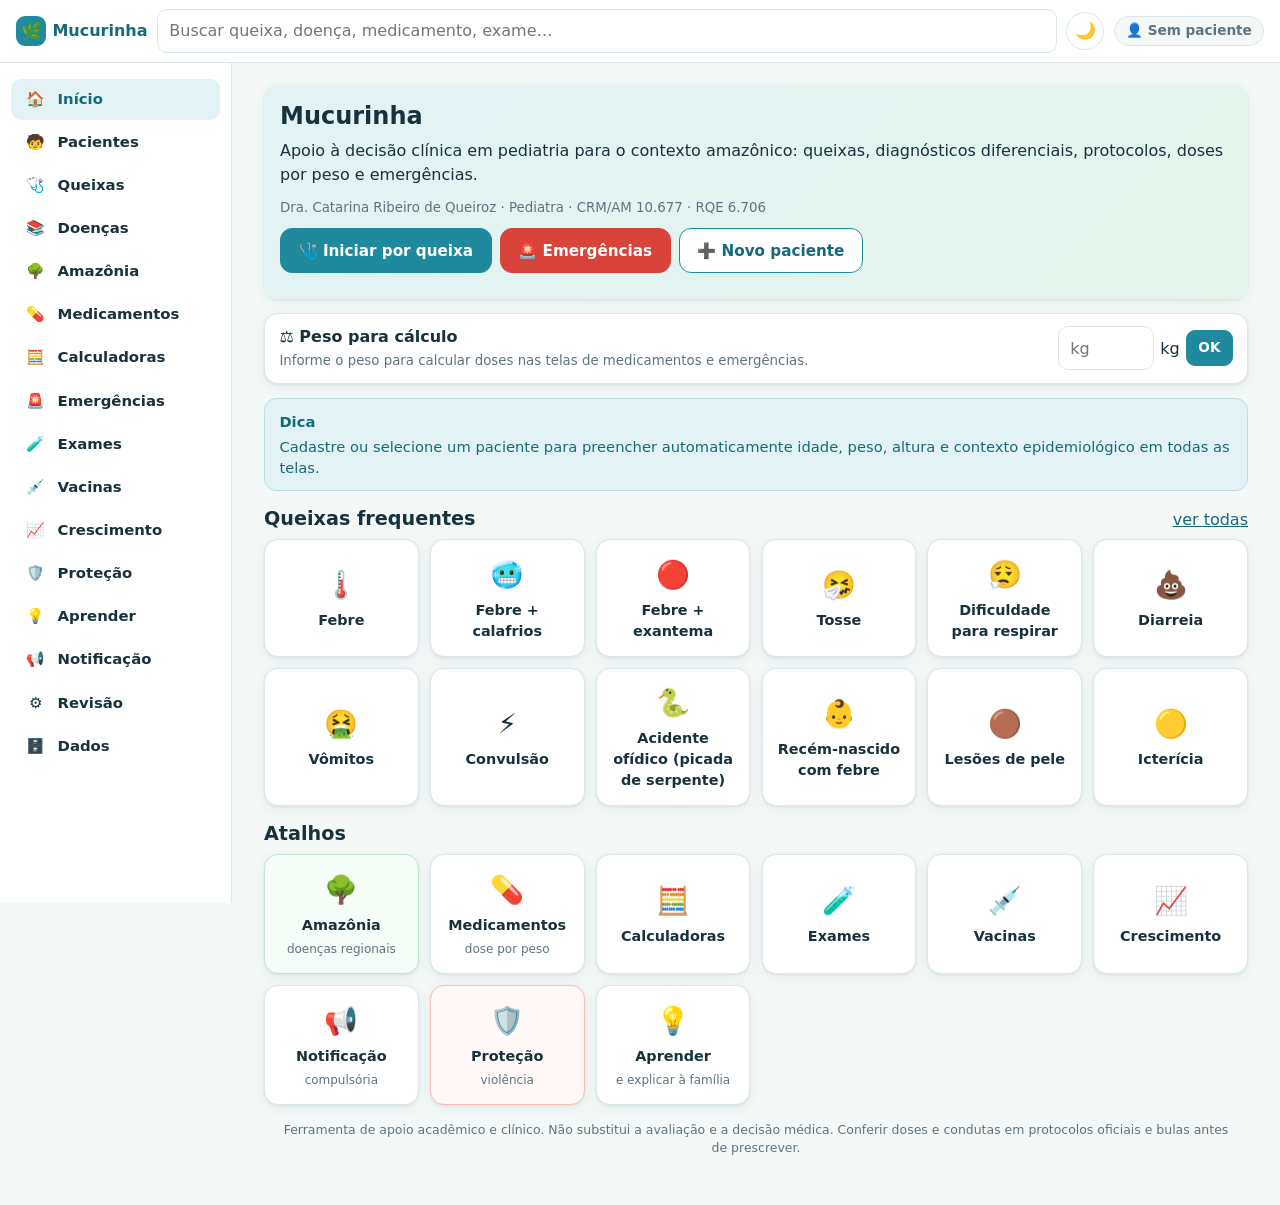
==== pediatria-amazonia/app/index.html @ 3b5ae597 "Entrada rápida, locais do Amazonas e módulo de proteção Toda pergunta do fluxo passa a ter resposta " ====
<!DOCTYPE html>
<html lang="pt-BR">
<head>
  <meta charset="UTF-8">
  <meta name="viewport" content="width=device-width, initial-scale=1, viewport-fit=cover">
  <meta name="theme-color" content="#1f8a9e">
  <meta name="description" content="Mucurinha – apoio à decisão clínica pediátrica no Amazonas: queixas, diferenciais, protocolos, doses por peso, emergências, exames e vacinas.">
  <title>Mucurinha – Pediatria no Amazonas</title>
  <link rel="manifest" href="manifest.webmanifest">
  <link rel="icon" href="data:image/svg+xml,%3Csvg xmlns='http://www.w3.org/2000/svg' viewBox='0 0 64 64'%3E%3Crect width='64' height='64' rx='14' fill='%231f8a9e'/%3E%3Ctext x='32' y='42' font-size='34' text-anchor='middle'%3E🌿%3C/text%3E%3C/svg%3E">
  <link rel="stylesheet" href="css/styles.css">
  <script>try{var _t=localStorage.getItem("mucurinha.tema");if(_t)document.documentElement.setAttribute("data-theme",_t);}catch(e){}</script>
</head>
<body>
  <header class="topbar">
    <a class="brand" href="#/"><span class="logo">🌿</span><span class="brand-text">Mucurinha</span></a>
    <div class="search searchbox">
      <input id="globalSearch" type="search" placeholder="Buscar queixa, doença, medicamento, exame…" autocomplete="off">
      <div id="searchResults" class="search-results" style="display:none"></div>
    </div>
    <button id="themeBtn" class="themebtn" type="button" title="Alternar modo noturno" aria-label="Alternar modo noturno">🌙</button>
    <div id="patientChip" class="patient-chip none">👤 Sem paciente</div>
  </header>

  <div class="layout">
    <nav id="sidenav" class="sidenav" aria-label="Menu principal"></nav>
    <main id="main"><div class="empty">Carregando…</div></main>
  </div>

  <div id="moremenu" class="moremenu"></div>
  <nav id="bottomnav" class="bottomnav" aria-label="Menu inferior"></nav>

  <!-- Bases clínicas (dados estáticos versionados, com fontes e data de atualização) -->
  <script src="js/utils.js"></script>
  <script src="js/store.js"></script>
  <script src="js/data/sinais-gravidade.js"></script>
  <script src="js/data/contexto-epidemiologico.js"></script>
  <script src="js/data/queixas.js"></script>
  <script src="js/data/doencas.js"></script>
  <script src="js/data/doencas-extra.js"></script>
  <script src="js/data/neonatal.js"></script>
  <script src="js/data/medicamentos.js"></script>
  <script src="js/data/emergencias.js"></script>
  <script src="js/data/exames.js"></script>
  <script src="js/data/vacinas.js"></script>
  <script src="js/data/crescimento.js"></script>
  <script src="js/data/zscore.js"></script>
  <script src="js/data/notificacao.js"></script>
  <script src="js/data/apoio-entrada.js"></script>
  <script src="js/data/locais.js"></script>
  <script src="js/data/violencia.js"></script>
  <script src="js/data/curiosidades.js"></script>
  <script src="js/data/comerciais.js"></script>
  <script src="js/data/alternativas.js"></script>
  <script src="js/entrada.js"></script>
  <script src="js/seguranca.js"></script>
  <script src="js/calculators.js"></script>
  <script src="js/app.js"></script>
</body>
</html>
---- pediatria-amazonia/app/css/styles.css ----
/* Mucurinha – apoio à decisão clínica pediátrica */
:root {
  --bg: #ffffff;
  --bg-soft: #f4f9f8;
  --card: #ffffff;
  --text: #17323d;
  --muted: #5d7480;
  --line: #dbe7ea;
  --primary: #1f8a9e;        /* azul-esverdeado suave */
  --primary-dark: #156a7a;
  --primary-soft: #e3f3f5;
  --green: #2e9e6b;
  --green-soft: #e4f5ec;
  --amber: #d98d1c;
  --amber-soft: #fdf1dc;
  --red: #d8433b;
  --red-soft: #fde5e3;
  --purple: #6f5bb5;
  --purple-soft: #ece8f8;
  --shadow: 0 1px 3px rgba(23,50,61,.08), 0 4px 14px rgba(23,50,61,.06);
  --radius: 14px;
  --nav-h: 64px;
  --side-w: 232px;
  --font: system-ui, -apple-system, "Segoe UI", Roboto, "Helvetica Neue", Arial, sans-serif;
  color-scheme: light;   /* identidade clínica clara por padrão */
}

/* Modo noturno para plantão: mesmas matizes, superfícies escuras.
   Ativado apenas por escolha explícita, para preservar a identidade clara em uso diurno. */
:root[data-theme="dark"] {
  color-scheme: dark;
  --bg: #101b20;
  --bg-soft: #0b1418;
  --card: #16242a;
  --text: #e4eef1;
  --muted: #9ab0b8;
  --line: #273d45;
  --primary: #3fb3c8;
  --primary-dark: #7ad4e4;
  --primary-soft: #16323a;
  --green: #4cc38a;
  --green-soft: #12312a;
  --amber: #e0a648;
  --amber-soft: #352a15;
  --red: #ef6f66;
  --red-soft: #3a1f1d;
  --purple: #9b8ae0;
  --purple-soft: #262040;
  --shadow: 0 1px 3px rgba(0,0,0,.4), 0 4px 14px rgba(0,0,0,.3);
}
:root[data-theme="dark"] input,
:root[data-theme="dark"] select,
:root[data-theme="dark"] textarea { background: #0e1a1f; color: var(--text); }
:root[data-theme="dark"] .btn.secondary,
:root[data-theme="dark"] .btn.ghost { background: transparent; }
:root[data-theme="dark"] .toggle { background: var(--card); color: var(--text); }
:root[data-theme="dark"] .prescricao { background: var(--card); }
:root[data-theme="dark"] .alert.red { color: #ffc9c4; }
:root[data-theme="dark"] .alert.amber { color: #f3d9a4; }
:root[data-theme="dark"] .alert.green { color: #b6e8cd; }
:root[data-theme="dark"] .steps span, :root[data-theme="dark"] th { color: var(--muted); }
:root[data-theme="dark"] .steps span:not(.done):not(.cur) { background: #1b2c33; }
:root[data-theme="dark"] .row, :root[data-theme="dark"] details, :root[data-theme="dark"] .search-results { background: var(--card); }
:root[data-theme="dark"] .moremenu a { background: #1b2c33; }

/* Peso em destaque no modo emergência */
.pesoEmerg { display: flex; align-items: center; gap: .7rem; flex-wrap: wrap; background: var(--red-soft); border-color: #f3c1bd; }
.pesoEmerg input { font-size: 1.6rem; font-weight: 700; text-align: center; width: 128px; padding: .4rem; }
.pesoEmerg .lbl { font-weight: 700; color: var(--red); font-size: 1rem; }
.themebtn { background: none; border: 1px solid var(--line); border-radius: 999px; width: 38px; height: 38px; cursor: pointer; font-size: 1.05rem; color: var(--text); flex: 0 0 auto; }

* { box-sizing: border-box; }
html, body { margin: 0; padding: 0; }
body {
  font-family: var(--font);
  background: var(--bg-soft);
  color: var(--text);
  font-size: 16px;
  line-height: 1.45;
  -webkit-font-smoothing: antialiased;
  padding-bottom: calc(var(--nav-h) + env(safe-area-inset-bottom));
}
a { color: var(--primary-dark); }
h1, h2, h3, h4 { margin: 0 0 .5rem; line-height: 1.25; }
h1 { font-size: 1.5rem; }
h2 { font-size: 1.2rem; }
h3 { font-size: 1.02rem; color: var(--primary-dark); }
p { margin: 0 0 .6rem; }
ul { margin: .25rem 0 .6rem 1.2rem; padding: 0; }
li { margin: .18rem 0; }
small, .muted { color: var(--muted); }
code { background: var(--primary-soft); padding: .05rem .35rem; border-radius: 6px; font-size: .92em; }

/* Layout */
.topbar {
  position: sticky; top: 0; z-index: 30;
  background: var(--bg); border-bottom: 1px solid var(--line);
  display: flex; align-items: center; gap: .6rem;
  padding: .55rem 1rem; padding-top: calc(.55rem + env(safe-area-inset-top));
}
.topbar .brand { font-weight: 700; color: var(--primary-dark); display:flex; align-items:center; gap:.4rem; text-decoration:none; }
.topbar .brand span.logo { background: var(--primary); color:#fff; border-radius:9px; width:30px; height:30px; display:inline-flex; align-items:center; justify-content:center; font-size:1.05rem; }
.topbar .search { flex: 1; display: flex; }
.topbar .search input { width: 100%; }
.topbar .patient-chip {
  background: var(--green-soft); color: var(--green); border: 1px solid #bfe5d0;
  border-radius: 999px; padding: .25rem .7rem; font-size: .85rem; font-weight: 600;
  white-space: nowrap; max-width: 44vw; overflow: hidden; text-overflow: ellipsis; cursor: pointer;
}
.topbar .patient-chip.none { background: var(--bg-soft); color: var(--muted); border-color: var(--line); }
.layout { display: flex; min-height: calc(100vh - 60px); }
.sidenav { display: none; }
main { flex: 1; width: 100%; max-width: 1080px; margin: 0 auto; padding: 1rem; }

/* Bottom nav (mobile) */
.bottomnav {
  position: fixed; bottom: 0; left: 0; right: 0; z-index: 40;
  background: var(--bg); border-top: 1px solid var(--line);
  display: grid; grid-template-columns: repeat(5, 1fr);
  height: calc(var(--nav-h) + env(safe-area-inset-bottom)); padding-bottom: env(safe-area-inset-bottom);
}
.bottomnav a {
  display: flex; flex-direction: column; align-items: center; justify-content: center;
  gap: 2px; font-size: .68rem; color: var(--muted); text-decoration: none; font-weight: 600;
}
.bottomnav a .ic { font-size: 1.35rem; line-height: 1; }
.bottomnav a.active { color: var(--primary-dark); }
.moremenu {
  position: fixed; left: 0; right: 0; bottom: calc(var(--nav-h) + env(safe-area-inset-bottom)); z-index: 39;
  background: var(--bg); border-top: 1px solid var(--line); box-shadow: 0 -8px 24px rgba(0,0,0,.08);
  display: none; grid-template-columns: repeat(3, 1fr); gap: .5rem; padding: .8rem;
}
.moremenu.open { display: grid; }
.moremenu a { display:flex; flex-direction:column; align-items:center; gap:.2rem; padding:.6rem .3rem; border-radius:12px; background:var(--bg-soft); text-decoration:none; color:var(--text); font-size:.8rem; font-weight:600; }
.moremenu a .ic { font-size:1.4rem; }
.moremenu a.active { background: var(--primary-soft); color: var(--primary-dark); }

@media (min-width: 900px) {
  body { padding-bottom: 0; }
  .bottomnav, .moremenu { display: none !important; }
  .sidenav {
    display: flex; flex-direction: column; gap: .15rem;
    width: var(--side-w); flex-shrink: 0; padding: 1rem .7rem;
    background: var(--bg); border-right: 1px solid var(--line);
    position: sticky; top: 60px; height: calc(100vh - 60px); overflow: auto;
  }
  .sidenav a {
    display: flex; align-items: center; gap: .6rem; padding: .6rem .8rem; border-radius: 10px;
    text-decoration: none; color: var(--text); font-weight: 600; font-size: .93rem;
  }
  .sidenav a .ic { width: 1.5rem; text-align: center; }
  .sidenav a:hover { background: var(--bg-soft); }
  .sidenav a.active { background: var(--primary-soft); color: var(--primary-dark); }
  .sidenav .sep { height: 1px; background: var(--line); margin: .5rem 0; }
  main { padding: 1.4rem 2rem; }
}

/* Components */
.card {
  background: var(--card); border: 1px solid var(--line); border-radius: var(--radius);
  padding: 1rem; margin-bottom: .9rem; box-shadow: var(--shadow);
}
.card.compact { padding: .7rem .9rem; }
.card h2 { display:flex; align-items:center; gap:.4rem; }
.grid { display: grid; gap: .7rem; grid-template-columns: repeat(auto-fill, minmax(150px, 1fr)); }
.grid.wide { grid-template-columns: repeat(auto-fill, minmax(220px, 1fr)); }
.tile {
  background: var(--card); border: 1px solid var(--line); border-radius: var(--radius);
  padding: .9rem .7rem; text-align: center; cursor: pointer; text-decoration: none; color: var(--text);
  display: flex; flex-direction: column; align-items: center; gap: .35rem; min-height: 96px; justify-content: center;
  box-shadow: var(--shadow); transition: transform .08s, border-color .1s; font-weight: 600; font-size: .9rem;
}
.tile:active { transform: scale(.97); }
.tile:hover { border-color: var(--primary); }
.tile .ic { font-size: 1.7rem; }
.tile.red { border-color: #f3c1bd; background: #fff8f7; }
.tile.amazon { border-color: #bfe5d0; background: #f6fcf8; }
.tile small { font-weight: 400; color: var(--muted); font-size: .75rem; }
.list { display: flex; flex-direction: column; gap: .45rem; }
.row {
  display: flex; align-items: center; gap: .7rem; padding: .7rem .9rem;
  background: var(--card); border: 1px solid var(--line); border-radius: 12px; text-decoration: none; color: var(--text);
}
.row:hover { border-color: var(--primary); }
.row .ic { font-size: 1.4rem; }
.row .grow { flex: 1; min-width: 0; }
.row .title { font-weight: 600; }
.row .sub { font-size: .82rem; color: var(--muted); }
.chip {
  display: inline-block; border-radius: 999px; padding: .15rem .6rem; font-size: .76rem; font-weight: 600;
  background: var(--primary-soft); color: var(--primary-dark); margin: .1rem .2rem .1rem 0;
}
.chip.green { background: var(--green-soft); color: var(--green); }
.chip.amber { background: var(--amber-soft); color: var(--amber); }
.chip.red { background: var(--red-soft); color: var(--red); }
.chip.purple { background: var(--purple-soft); color: var(--purple); }
.chip.gray { background: #eef2f4; color: var(--muted); }
.alert { border-radius: 12px; padding: .75rem .9rem; margin: .5rem 0; border: 1px solid; font-size: .92rem; }
.alert.red { background: var(--red-soft); border-color: #f3c1bd; color: #8e2a25; }
.alert.amber { background: var(--amber-soft); border-color: #f2d9a8; color: #7a4d0a; }
.alert.blue { background: var(--primary-soft); border-color: #b9dde3; color: var(--primary-dark); }
.alert.green { background: var(--green-soft); border-color: #bfe5d0; color: #1e6b47; }
.alert strong { display: block; margin-bottom: .2rem; }

/* Forms */
label { display: block; font-size: .82rem; font-weight: 600; color: var(--muted); margin-bottom: .2rem; }
input, select, textarea {
  width: 100%; font: inherit; padding: .6rem .7rem; border: 1px solid var(--line); border-radius: 10px;
  background: #fff; color: var(--text); font-size: 16px;
}
input:focus, select:focus, textarea:focus { outline: 2px solid var(--primary-soft); border-color: var(--primary); }
textarea { min-height: 84px; resize: vertical; }
.field { margin-bottom: .75rem; }
.fields { display: grid; gap: .6rem .8rem; grid-template-columns: repeat(auto-fill, minmax(160px, 1fr)); }
.fields .full { grid-column: 1 / -1; }
.btn {
  display: inline-flex; align-items: center; justify-content: center; gap: .4rem;
  border: 1px solid var(--primary); background: var(--primary); color: #fff; font: inherit; font-weight: 600;
  padding: .65rem 1.1rem; border-radius: 12px; cursor: pointer; text-decoration: none; font-size: .95rem; min-height: 44px;
}
.btn:hover { background: var(--primary-dark); }
.btn.secondary { background: #fff; color: var(--primary-dark); }
.btn.ghost { background: transparent; border-color: var(--line); color: var(--text); }
.btn.danger { background: var(--red); border-color: var(--red); }
.btn.green { background: var(--green); border-color: var(--green); }
.btn.sm { padding: .4rem .7rem; font-size: .85rem; min-height: 36px; border-radius: 9px; }
.btn.block { width: 100%; }
.btnrow { display: flex; flex-wrap: wrap; gap: .5rem; margin: .6rem 0; }
.toggle {
  display: inline-flex; align-items: center; gap: .4rem; padding: .5rem .8rem; border-radius: 999px;
  border: 1px solid var(--line); background: #fff; cursor: pointer; font-size: .9rem; user-select: none; min-height: 40px;
}
.toggle.on { background: var(--primary-soft); border-color: var(--primary); color: var(--primary-dark); font-weight: 600; }
.toggle.red.on { background: var(--red-soft); border-color: var(--red); color: var(--red); }
.toggles { display: flex; flex-wrap: wrap; gap: .4rem; }
.check { display:flex; align-items:center; gap:.5rem; padding:.35rem 0; font-size:.93rem; }
.check input { width: 20px; height: 20px; }

/* Tables */
table { width: 100%; border-collapse: collapse; font-size: .9rem; }
th, td { text-align: left; padding: .45rem .5rem; border-bottom: 1px solid var(--line); vertical-align: top; }
th { color: var(--muted); font-size: .78rem; text-transform: uppercase; letter-spacing: .03em; }
.tablewrap { overflow-x: auto; }
.kv { display: grid; grid-template-columns: max-content 1fr; gap: .3rem .8rem; font-size: .92rem; }
.kv dt { color: var(--muted); font-weight: 600; }
.kv dd { margin: 0; }

/* Result boxes */
.result { background: var(--green-soft); border: 1px solid #bfe5d0; border-radius: 12px; padding: .8rem 1rem; margin: .6rem 0; }
.result .big { font-size: 1.5rem; font-weight: 700; color: var(--green); }
.result .formula { font-family: ui-monospace, SFMono-Regular, Menlo, monospace; font-size: .82rem; color: var(--muted); margin-top: .3rem; white-space: pre-wrap; }
.result.warn { background: var(--amber-soft); border-color: #f2d9a8; }
.result.warn .big { color: var(--amber); }

/* Stepper */
.steps { display: flex; gap: .3rem; overflow-x: auto; padding-bottom: .3rem; margin-bottom: .8rem; }
.steps span { flex: 0 0 auto; padding: .3rem .65rem; border-radius: 999px; background: #eef2f4; color: var(--muted); font-size: .76rem; font-weight: 600; }
.steps span.done { background: var(--green-soft); color: var(--green); }
.steps span.cur { background: var(--primary); color: #fff; }

/* Accordion */
details { border: 1px solid var(--line); border-radius: 12px; padding: .5rem .9rem; margin-bottom: .5rem; background: #fff; }
details summary { cursor: pointer; font-weight: 600; padding: .3rem 0; list-style: none; display:flex; align-items:center; gap:.4rem; }
details summary::-webkit-details-marker { display: none; }
details summary::before { content: '▸'; color: var(--primary); }
details[open] summary::before { content: '▾'; }
details .body { padding: .3rem 0 .4rem; font-size: .93rem; }

/* Tabs */
.tabs { display: flex; gap: .3rem; overflow-x: auto; margin-bottom: .8rem; border-bottom: 1px solid var(--line); }
.tabs button { flex: 0 0 auto; background: none; border: none; border-bottom: 3px solid transparent; padding: .55rem .8rem; font: inherit; font-weight: 600; color: var(--muted); cursor: pointer; }
.tabs button.active { color: var(--primary-dark); border-color: var(--primary); }

.section-title { display:flex; align-items:center; justify-content:space-between; gap:.6rem; margin: 1rem 0 .5rem; }
.section-title h2 { margin: 0; }
.source { font-size: .76rem; color: var(--muted); margin-top: .5rem; padding-top: .4rem; border-top: 1px dashed var(--line); }
.disclaimer { font-size: .78rem; color: var(--muted); text-align: center; padding: 1rem; }
.empty { text-align:center; color: var(--muted); padding: 1.5rem; }
.toast { position: fixed; left: 50%; transform: translateX(-50%); bottom: calc(var(--nav-h) + 16px); background: var(--text); color: #fff; padding: .6rem 1rem; border-radius: 999px; z-index: 100; font-size: .9rem; box-shadow: var(--shadow); }
@media (min-width: 900px) { .toast { bottom: 24px; } }
.badge-count { background: var(--primary); color:#fff; border-radius:999px; font-size:.7rem; padding:.05rem .45rem; margin-left:.3rem; }
.prescricao { font-family: Georgia, serif; background:#fff; border:1px solid var(--line); border-radius:12px; padding:1.2rem; }
.prescricao h3 { font-family: var(--font); }
.prescricao .item { margin: .5rem 0 .7rem; padding-left: .5rem; border-left: 3px solid var(--primary-soft); }
.soap-compare { display:grid; gap:.6rem; grid-template-columns: repeat(auto-fit, minmax(240px,1fr)); }
.soap-compare .card { margin: 0; }
.searchbox { position: relative; }
.search-results { position:absolute; top:100%; left:0; right:0; z-index:50; background:#fff; border:1px solid var(--line); border-radius:12px; box-shadow: var(--shadow); max-height: 60vh; overflow:auto; }
.search-results a { display:block; padding:.55rem .8rem; text-decoration:none; color:var(--text); border-bottom:1px solid var(--line); font-size:.9rem; }
.search-results a:hover { background: var(--bg-soft); }
.search-results .cat { font-size:.72rem; color:var(--muted); font-weight:600; text-transform:uppercase; margin-right:.4rem; }
@media print {
  .topbar, .bottomnav, .sidenav, .moremenu, .btn, .no-print { display: none !important; }
  body { background: #fff; padding: 0; }
  main { padding: 0; max-width: none; }
  .card { box-shadow: none; }
}

/* Tabela de doses de emergência: empilha em telas estreitas */
@media (max-width: 640px) {
  .dosetable tr:first-child { display: none; }
  .dosetable tr { display: block; border-bottom: 2px solid var(--line); padding: .4rem 0; }
  .dosetable td { display: block; border: none; padding: .15rem 0; }
  .dosetable td[data-l="Dose"] { color: var(--green); }
  .dosetable td[data-l="Via"]::before { content: 'Via: '; color: var(--muted); font-size: .8rem; }
}

/* Prescrição em duas vias (antimicrobianos – RDC 20/2011) */
.prescricao.via { position: relative; margin-bottom: 1rem; }
.prescricao .viaTag { position: absolute; top: .6rem; right: .9rem; font-family: var(--font); font-size: .72rem; font-weight: 700; letter-spacing: .04em; text-transform: uppercase; color: var(--muted); }
@media print { .prescricao.via { page-break-after: always; border: none; } .prescricao.via:last-of-type { page-break-after: auto; } }

/* Entrada rápida */
input.erro { border-color: var(--red); background: var(--red-soft); }
input.aprox { border-style: dashed; }
.field small.muted { font-weight: 400; }
.pesoAtalhos { display: flex; flex-wrap: wrap; gap: .3rem; margin-top: .4rem; }
.pesoAtalhos button { border: 1px solid var(--line); background: var(--card); color: var(--text); border-radius: 8px; padding: .3rem .55rem; font: inherit; font-size: .85rem; cursor: pointer; min-width: 44px; }
.pesoAtalhos button:hover { border-color: var(--primary); }
.marcas { font-size: .82rem; color: var(--muted); }
.linhaTrat { border-left: 3px solid var(--line); padding-left: .7rem; margin: .5rem 0; }
.linhaTrat.primeira { border-color: var(--green); }
.linhaTrat.alternativa, .linhaTrat.segunda { border-color: var(--primary); }
.linhaTrat.terceira, .linhaTrat.offlabel { border-color: var(--amber); }
.linhaTrat.naorecomendado { border-color: var(--red); }

/* Perguntas com resposta selecionável */
.pergunta { border-bottom: 1px solid var(--line); padding: .6rem 0; }
.pergunta:last-child { border-bottom: none; }
.pergTexto { font-weight: 600; font-size: .95rem; margin-bottom: .35rem; }
.pergunta .toggles { margin-bottom: .3rem; }
.pergunta .toggle { font-size: .85rem; padding: .35rem .65rem; min-height: 36px; }
.pergunta .pergObs, .pergunta .ctxObs { margin-top: .25rem; font-size: .92rem; }
.pergunta .porque { font-size: .78rem; color: var(--muted); margin-top: .25rem; }
.toggle.destaque { border-color: var(--green); background: var(--green-soft); color: var(--green); font-weight: 700; }
.toggle.destaque.on { background: var(--green); color: #fff; }

/* Curiosidades e conversa com a família */
details.curio { background: var(--bg-soft); border-style: dashed; }
details.curio summary { color: var(--muted); font-weight: 600; }
.curioDia { background: linear-gradient(135deg, var(--primary-soft), var(--green-soft)); border: none; }
.falaFamilia { background: var(--primary-soft); border-radius: 12px; padding: .6rem .8rem; margin: .5rem 0; }
.falaFamilia p { margin: .3rem 0; font-size: .95rem; }
details.quiz summary { font-weight: 600; }
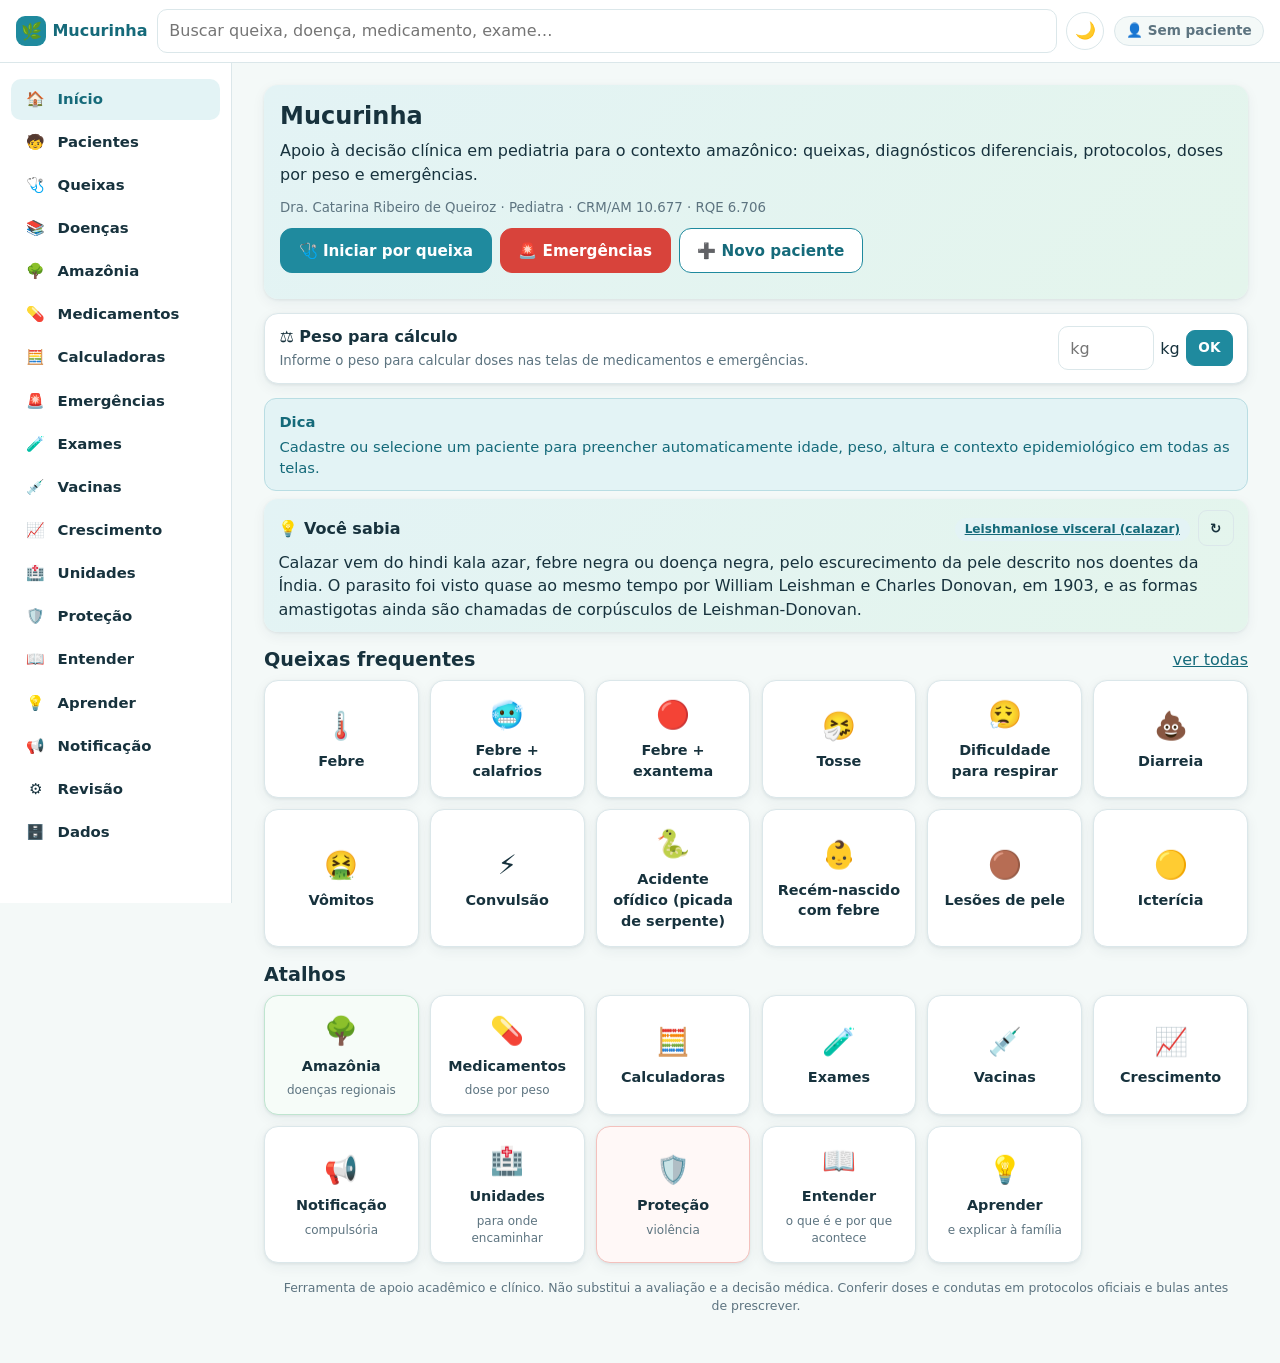
==== commit 0aa87efe: "Torna as curiosidades visíveis e prepara a camada didática As curiosidades saem de dentro de blocos " ====
--- a/pediatria-amazonia/app/index.html
+++ b/pediatria-amazonia/app/index.html
@@ -50,6 +50,7 @@
   <script src="js/data/locais.js"></script>
   <script src="js/data/violencia.js"></script>
   <script src="js/data/curiosidades.js"></script>
+  <script src="js/data/didatica.js"></script>
   <script src="js/data/comerciais.js"></script>
   <script src="js/data/alternativas.js"></script>
   <script src="js/entrada.js"></script>
--- a/pediatria-amazonia/app/css/styles.css
+++ b/pediatria-amazonia/app/css/styles.css
@@ -342,3 +342,20 @@
 .falaFamilia { background: var(--primary-soft); border-radius: 12px; padding: .6rem .8rem; margin: .5rem 0; }
 .falaFamilia p { margin: .3rem 0; font-size: .95rem; }
 details.quiz summary { font-weight: 600; }
+
+/* Curiosidades sempre visíveis */
+.curioCard { background: linear-gradient(180deg, var(--bg-soft), var(--card)); border-style: dashed; }
+.curioCard h2 { font-size: 1.02rem; color: var(--primary-dark); }
+.curioItem { font-size: .93rem; margin: .4rem 0; }
+.curioCard details { border: none; background: none; padding: 0; margin: .2rem 0; }
+.curioCard details summary { font-size: .85rem; color: var(--primary-dark); }
+
+/* Camada didática */
+.entenda { border-left: 4px solid var(--primary); }
+.entenda h2 { font-size: 1.02rem; color: var(--primary-dark); }
+.entenda .conceito { padding: .5rem 0; border-bottom: 1px solid var(--line); }
+.entenda .conceito:last-of-type { border-bottom: none; }
+.entenda .conceito h3 { margin: 0 0 .25rem; font-size: .98rem; }
+.entenda .conceito > p { font-size: .93rem; margin: 0 0 .4rem; }
+.entenda details { border: none; background: none; padding: 0; margin: .2rem 0; }
+.entenda details summary { font-size: .85rem; color: var(--primary-dark); padding: .15rem 0; }
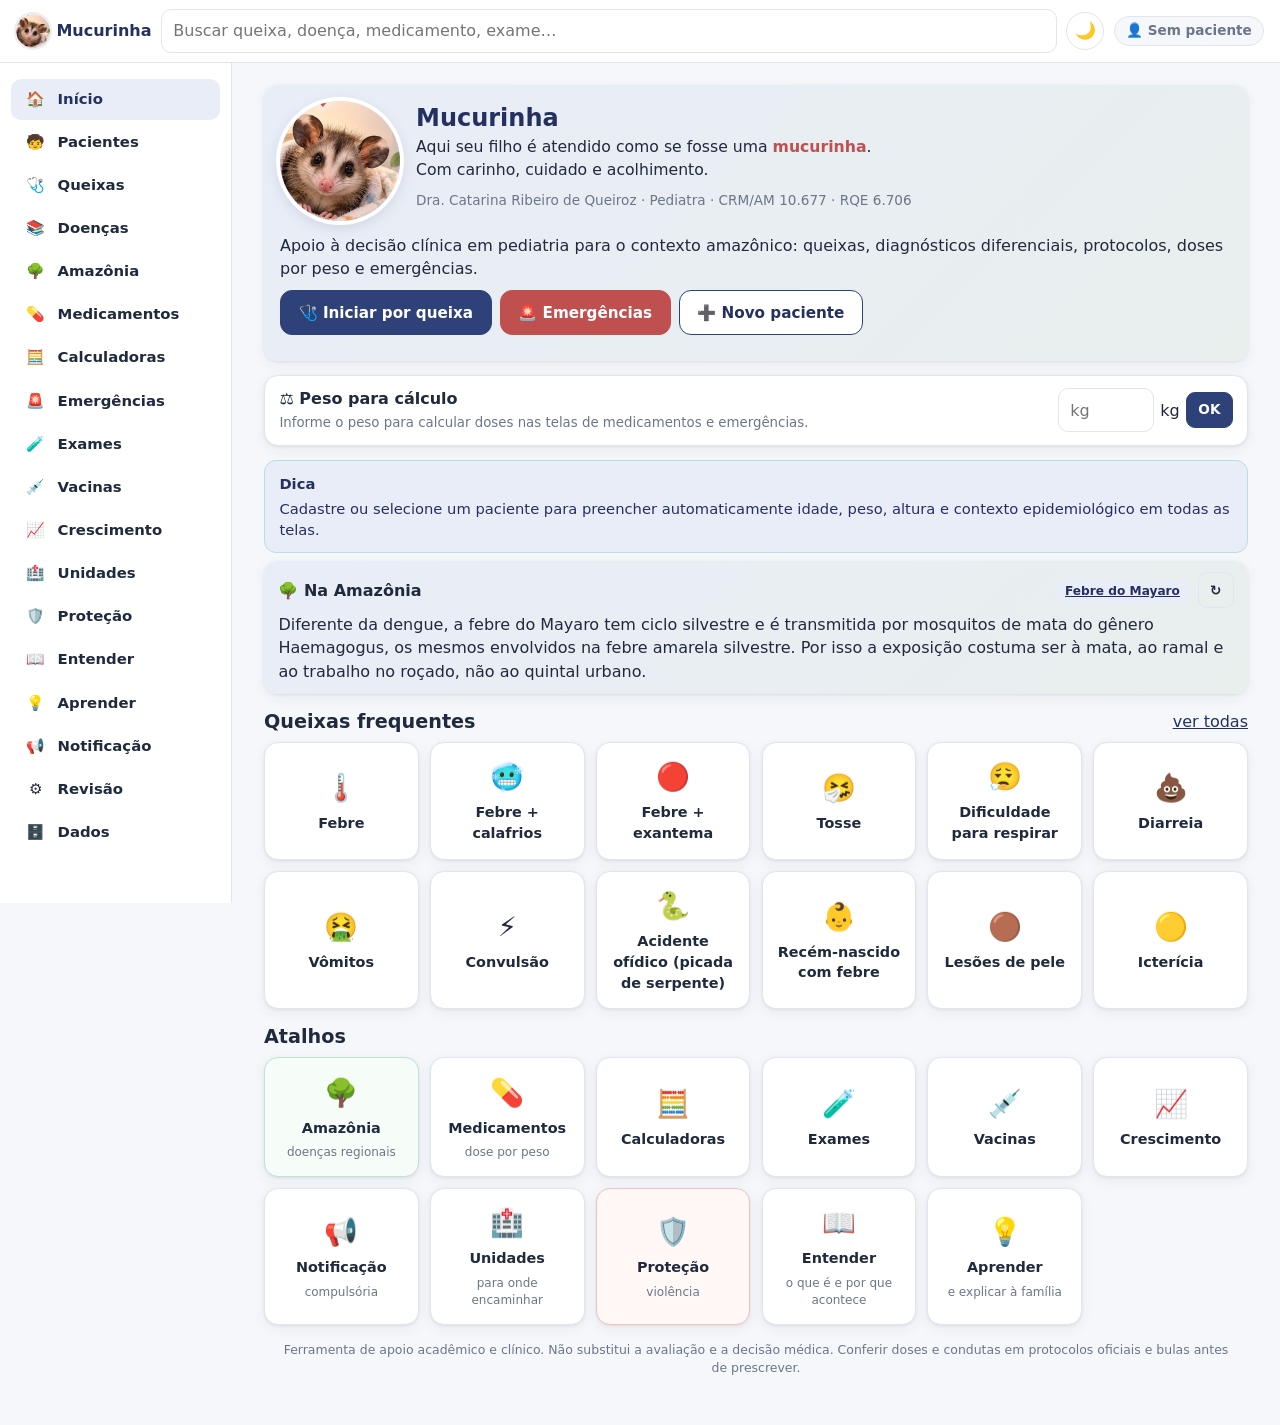
==== commit 4a96e66f: "Aplica a identidade visual da Mucurinha O gambazinho amazônico da peça da clínica passa a ser o logo" ====
--- a/pediatria-amazonia/app/index.html
+++ b/pediatria-amazonia/app/index.html
@@ -3,17 +3,17 @@
 <head>
   <meta charset="UTF-8">
   <meta name="viewport" content="width=device-width, initial-scale=1, viewport-fit=cover">
-  <meta name="theme-color" content="#1f8a9e">
+  <meta name="theme-color" content="#243060">
   <meta name="description" content="Mucurinha – apoio à decisão clínica pediátrica no Amazonas: queixas, diferenciais, protocolos, doses por peso, emergências, exames e vacinas.">
   <title>Mucurinha – Pediatria no Amazonas</title>
   <link rel="manifest" href="manifest.webmanifest">
-  <link rel="icon" href="data:image/svg+xml,%3Csvg xmlns='http://www.w3.org/2000/svg' viewBox='0 0 64 64'%3E%3Crect width='64' height='64' rx='14' fill='%231f8a9e'/%3E%3Ctext x='32' y='42' font-size='34' text-anchor='middle'%3E🌿%3C/text%3E%3C/svg%3E">
+  <link rel="icon" href="img/mucurinha-64.png">
   <link rel="stylesheet" href="css/styles.css">
   <script>try{var _t=localStorage.getItem("mucurinha.tema");if(_t)document.documentElement.setAttribute("data-theme",_t);}catch(e){}</script>
 </head>
 <body>
   <header class="topbar">
-    <a class="brand" href="#/"><span class="logo">🌿</span><span class="brand-text">Mucurinha</span></a>
+    <a class="brand" href="#/"><img class="logo" src="img/mucurinha.png" alt="Mucurinha"><span class="brand-text">Mucurinha</span></a>
     <div class="search searchbox">
       <input id="globalSearch" type="search" placeholder="Buscar queixa, doença, medicamento, exame…" autocomplete="off">
       <div id="searchResults" class="search-results" style="display:none"></div>
--- a/pediatria-amazonia/app/css/styles.css
+++ b/pediatria-amazonia/app/css/styles.css
@@ -1,22 +1,23 @@
 /* Mucurinha – apoio à decisão clínica pediátrica */
 :root {
+  /* Paleta da marca Mucurinha: azul-marinho do título, verde-sálvia e coral */
   --bg: #ffffff;
-  --bg-soft: #f4f9f8;
+  --bg-soft: #f6f7fb;
   --card: #ffffff;
-  --text: #17323d;
-  --muted: #5d7480;
-  --line: #dbe7ea;
-  --primary: #1f8a9e;        /* azul-esverdeado suave */
-  --primary-dark: #156a7a;
-  --primary-soft: #e3f3f5;
-  --green: #2e9e6b;
-  --green-soft: #e4f5ec;
-  --amber: #d98d1c;
-  --amber-soft: #fdf1dc;
-  --red: #d8433b;
-  --red-soft: #fde5e3;
-  --purple: #6f5bb5;
-  --purple-soft: #ece8f8;
+  --text: #1f2a3d;
+  --muted: #6a7788;
+  --line: #e0e5ee;
+  --primary: #2f4179;        /* azul-marinho da marca */
+  --primary-dark: #243060;
+  --primary-soft: #e9edf8;
+  --green: #4a726e;          /* verde-sálvia da marca */
+  --green-soft: #e8efed;
+  --amber: #b9822f;
+  --amber-soft: #fbf1de;
+  --red: #c04f4f;            /* coral da marca */
+  --red-soft: #fae9e9;
+  --purple: #7a6aa8;
+  --purple-soft: #eeeaf6;
   --shadow: 0 1px 3px rgba(23,50,61,.08), 0 4px 14px rgba(23,50,61,.06);
   --radius: 14px;
   --nav-h: 64px;
@@ -29,21 +30,21 @@
    Ativado apenas por escolha explícita, para preservar a identidade clara em uso diurno. */
 :root[data-theme="dark"] {
   color-scheme: dark;
-  --bg: #101b20;
-  --bg-soft: #0b1418;
-  --card: #16242a;
-  --text: #e4eef1;
-  --muted: #9ab0b8;
-  --line: #273d45;
-  --primary: #3fb3c8;
-  --primary-dark: #7ad4e4;
-  --primary-soft: #16323a;
-  --green: #4cc38a;
-  --green-soft: #12312a;
-  --amber: #e0a648;
-  --amber-soft: #352a15;
-  --red: #ef6f66;
-  --red-soft: #3a1f1d;
+  --bg: #141a28;
+  --bg-soft: #0f1420;
+  --card: #1b2333;
+  --text: #e7ebf3;
+  --muted: #9aa6bb;
+  --line: #2b3548;
+  --primary: #7b90d0;
+  --primary-dark: #a8b8e8;
+  --primary-soft: #1f2846;
+  --green: #86b4ac;
+  --green-soft: #1b2e2b;
+  --amber: #d3a259;
+  --amber-soft: #352c17;
+  --red: #e08585;
+  --red-soft: #3a2222;
   --purple: #9b8ae0;
   --purple-soft: #262040;
   --shadow: 0 1px 3px rgba(0,0,0,.4), 0 4px 14px rgba(0,0,0,.3);
@@ -99,7 +100,7 @@
   padding: .55rem 1rem; padding-top: calc(.55rem + env(safe-area-inset-top));
 }
 .topbar .brand { font-weight: 700; color: var(--primary-dark); display:flex; align-items:center; gap:.4rem; text-decoration:none; }
-.topbar .brand span.logo { background: var(--primary); color:#fff; border-radius:9px; width:30px; height:30px; display:inline-flex; align-items:center; justify-content:center; font-size:1.05rem; }
+.topbar .brand img.logo { width: 34px; height: 34px; border-radius: 50%; object-fit: cover; box-shadow: 0 0 0 2px var(--primary-soft); flex: 0 0 auto; }
 .topbar .search { flex: 1; display: flex; }
 .topbar .search input { width: 100%; }
 .topbar .patient-chip {
@@ -359,3 +360,23 @@
 .entenda .conceito > p { font-size: .93rem; margin: 0 0 .4rem; }
 .entenda details { border: none; background: none; padding: 0; margin: .2rem 0; }
 .entenda details summary { font-size: .85rem; color: var(--primary-dark); padding: .15rem 0; }
+
+
+/* Identidade Mucurinha */
+.marca { display: flex; align-items: center; gap: 1rem; flex-wrap: wrap; }
+.marca img { width: 96px; height: 96px; border-radius: 50%; object-fit: cover; box-shadow: 0 0 0 4px var(--card), 0 4px 16px rgba(36,48,96,.18); flex: 0 0 auto; }
+.marca .lema { flex: 1; min-width: 200px; }
+.marca .lema h1 { margin: 0 0 .2rem; color: var(--primary-dark); }
+.marca .lema .frase { font-size: .98rem; color: var(--text); }
+.marca .lema .frase b { color: var(--red); }
+.marca .lema .sub { font-size: .85rem; color: var(--muted); margin-top: .2rem; }
+@media (min-width: 640px) { .marca img { width: 120px; height: 120px; } }
+
+/* Ajustes da marca em telas estreitas */
+@media (max-width: 560px) {
+  .topbar .brand .brand-text { display: none; }
+  .topbar .search { min-width: 0; }
+  .marca { flex-direction: column; align-items: center; text-align: center; gap: .6rem; }
+  .marca .lema { min-width: 0; }
+  .topbar .patient-chip { max-width: 34vw; }
+}
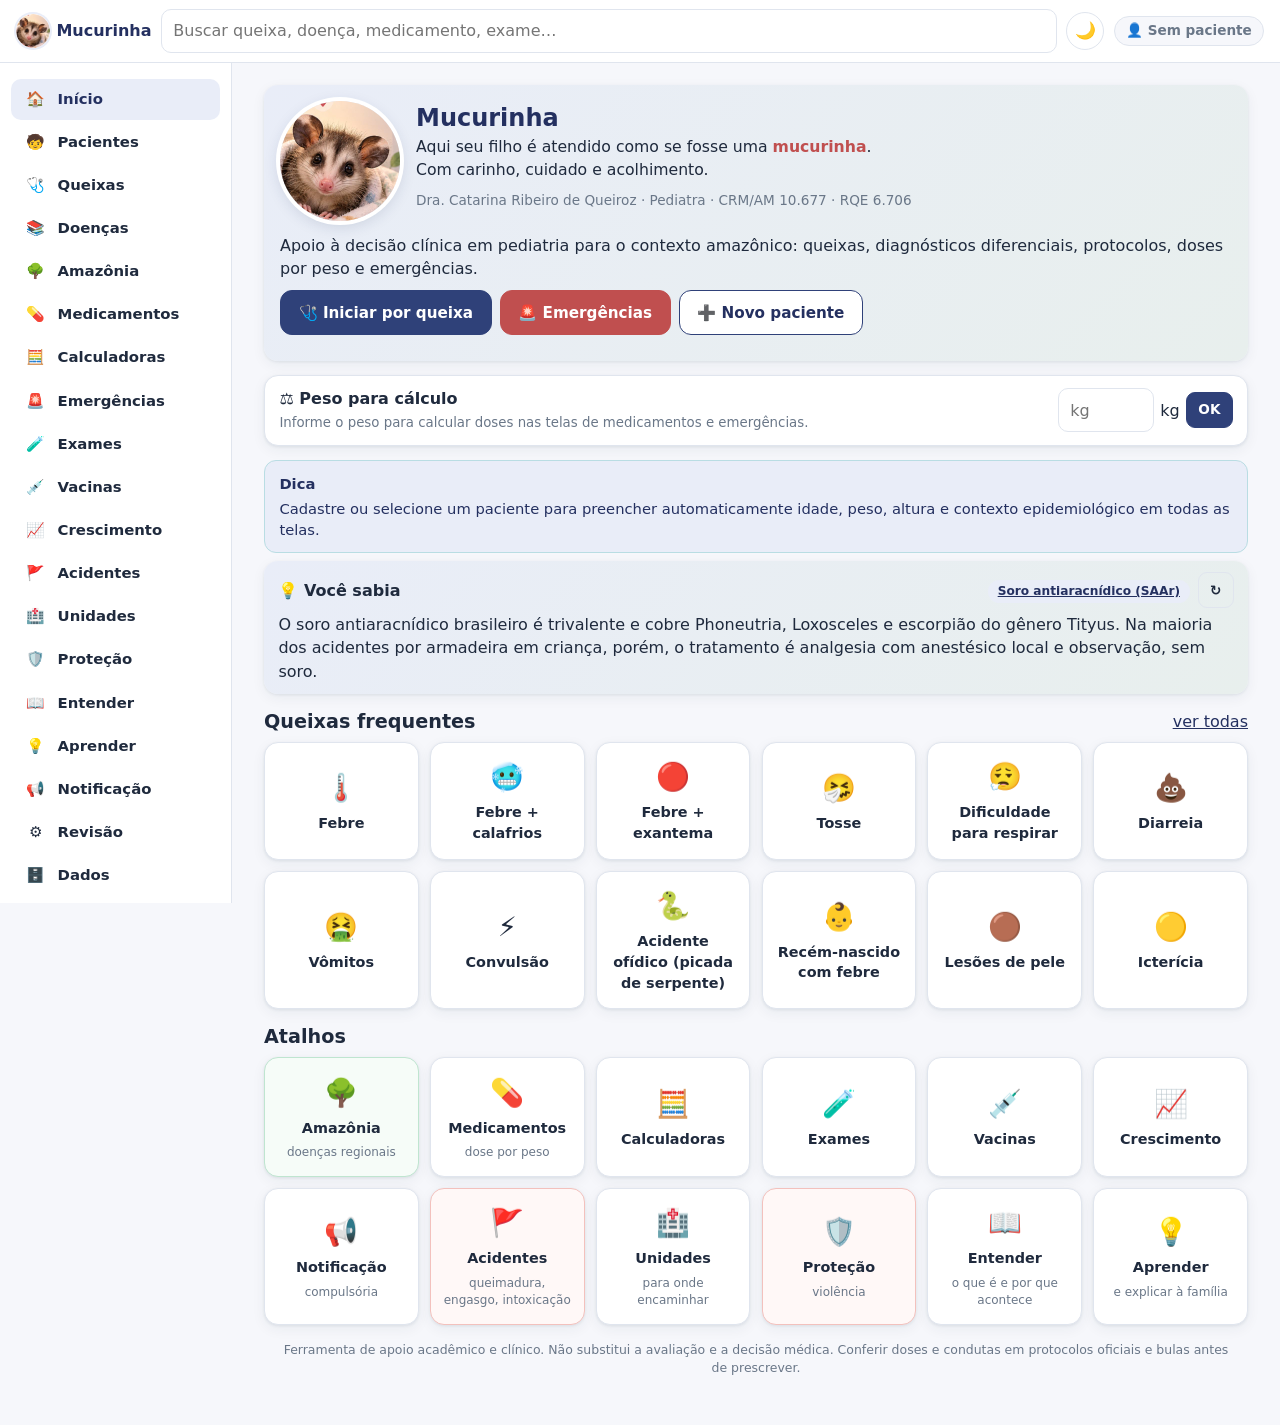
==== commit 799219ed: "Prepara o módulo de acidentes do dia a dia Acrescenta a tela de acidentes, a calculadora de superfíc" ====
--- a/pediatria-amazonia/app/index.html
+++ b/pediatria-amazonia/app/index.html
@@ -39,6 +39,7 @@
   <script src="js/data/doencas.js"></script>
   <script src="js/data/doencas-extra.js"></script>
   <script src="js/data/neonatal.js"></script>
+  <script src="js/data/acidentes.js"></script>
   <script src="js/data/medicamentos.js"></script>
   <script src="js/data/emergencias.js"></script>
   <script src="js/data/exames.js"></script>
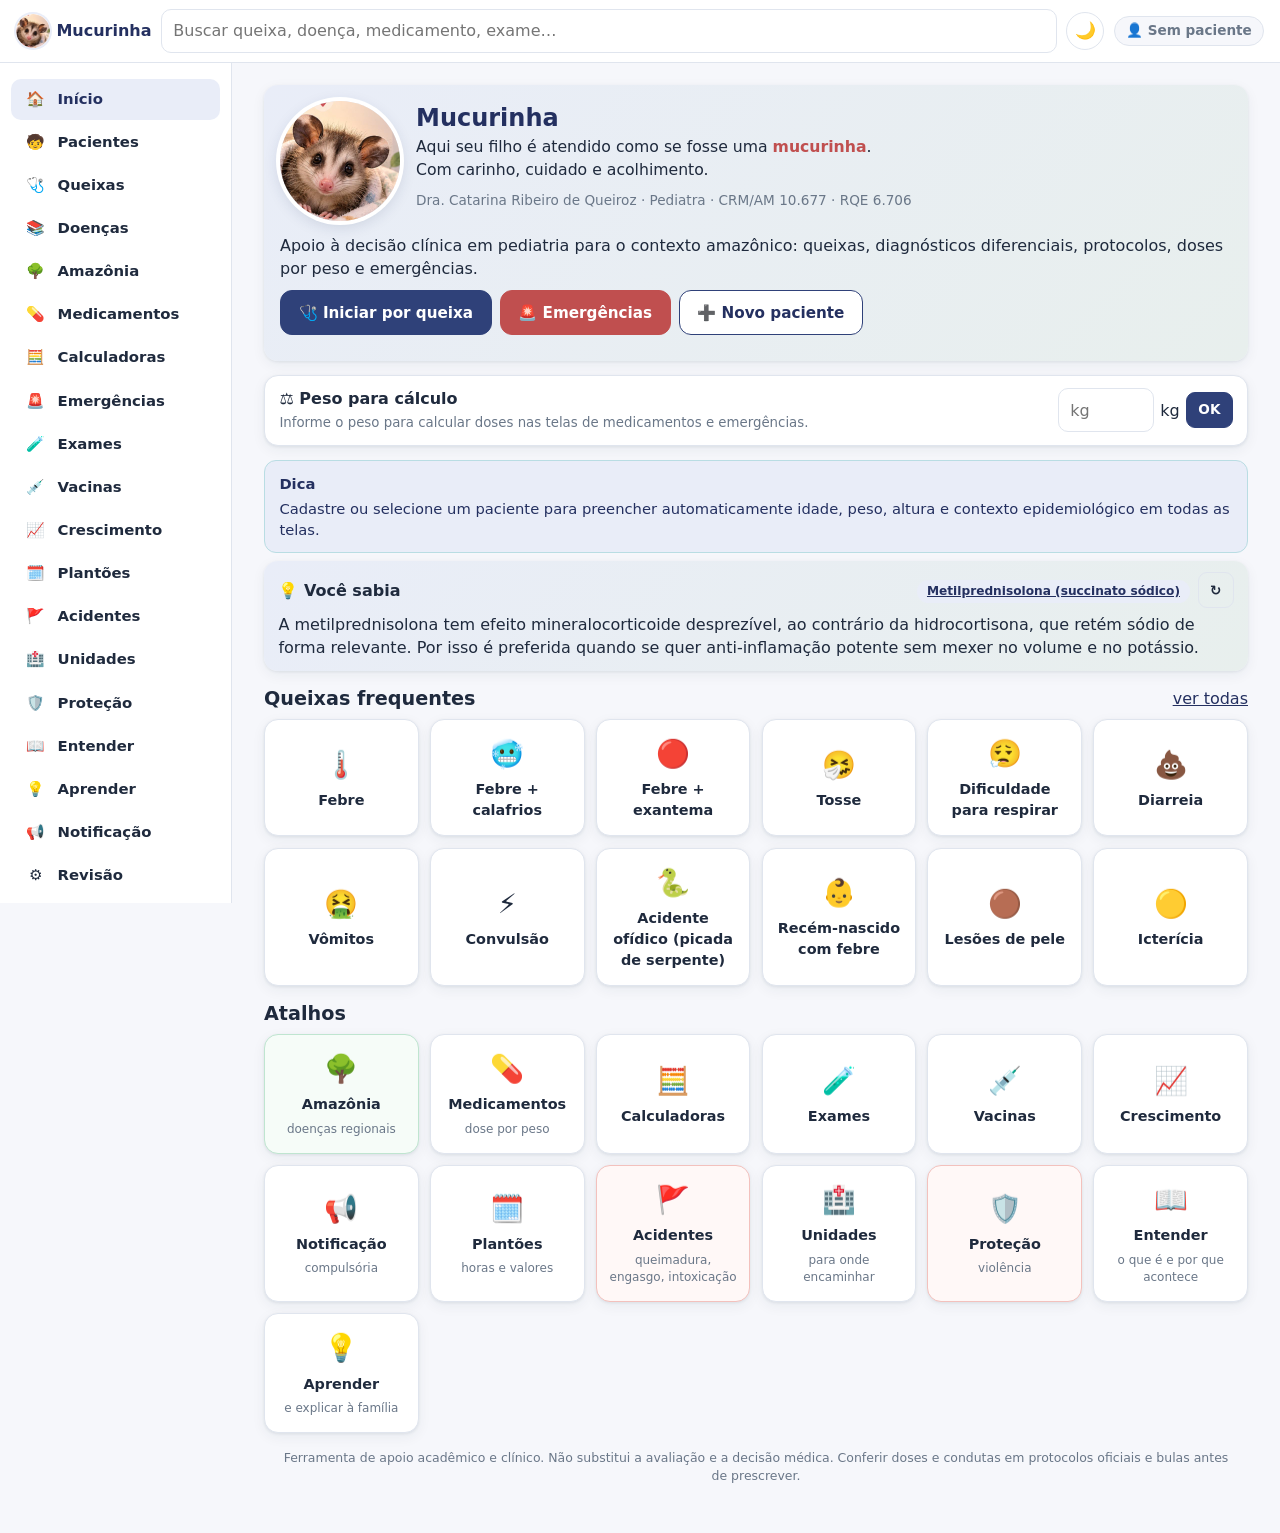
==== commit 20a092b9: "Adiciona a aba de plantões com horas, valores e agenda Registro de cada plantão com local, data, ent" ====
--- a/pediatria-amazonia/app/index.html
+++ b/pediatria-amazonia/app/index.html
@@ -56,6 +56,7 @@
   <script src="js/data/alternativas.js"></script>
   <script src="js/entrada.js"></script>
   <script src="js/seguranca.js"></script>
+  <script src="js/plantoes.js"></script>
   <script src="js/calculators.js"></script>
   <script src="js/app.js"></script>
 </body>
--- a/pediatria-amazonia/app/css/styles.css
+++ b/pediatria-amazonia/app/css/styles.css
@@ -380,3 +380,28 @@
   .marca .lema { min-width: 0; }
   .topbar .patient-chip { max-width: 34vw; }
 }
+
+/* Plantões: barras de leitura rápida */
+.viz { margin: .4rem 0; }
+.vizBarras { display: flex; flex-direction: column; gap: 6px; }
+.vizLinha { display: grid; grid-template-columns: minmax(80px, 1fr) minmax(70px, 2fr) auto; gap: .6rem; align-items: center; }
+.vizRot { font-size: .88rem; font-weight: 600; display: flex; align-items: center; gap: .35rem; min-width: 0; }
+.vizPonto { width: 10px; height: 10px; border-radius: 50%; display: inline-block; flex: 0 0 auto; }
+.vizTrilho { background: var(--bg-soft); border-radius: 4px; height: 14px; overflow: hidden; }
+.vizBarra { height: 14px; border-radius: 0 4px 4px 0; }
+.vizVal { font-size: .88rem; font-weight: 600; text-align: right; white-space: nowrap; }
+.vizMeses { display: flex; gap: 6px; align-items: flex-end; height: 140px; }
+.vizMes { flex: 1; display: flex; flex-direction: column; align-items: center; justify-content: flex-end; height: 100%; text-decoration: none; color: var(--text); gap: 3px; }
+.vizMesVal { font-size: .7rem; font-weight: 600; color: var(--muted); white-space: nowrap; }
+.vizMesBarra { width: 100%; max-width: 46px; background: var(--primary); border-radius: 4px 4px 0 0; min-height: 2px; }
+.vizMes:hover .vizMesBarra { background: var(--primary-dark); }
+.vizMesRot { font-size: .72rem; color: var(--muted); }
+.tile small.muted { font-weight: 400; }
+
+@media (max-width: 560px) {
+  /* nome do local acima da barra, para não ser cortado */
+  .vizLinha { grid-template-columns: 1fr auto; grid-template-areas: "rot val" "barra val"; row-gap: 3px; }
+  .vizRot { grid-area: rot; }
+  .vizTrilho { grid-area: barra; }
+  .vizVal { grid-area: val; align-self: center; }
+}
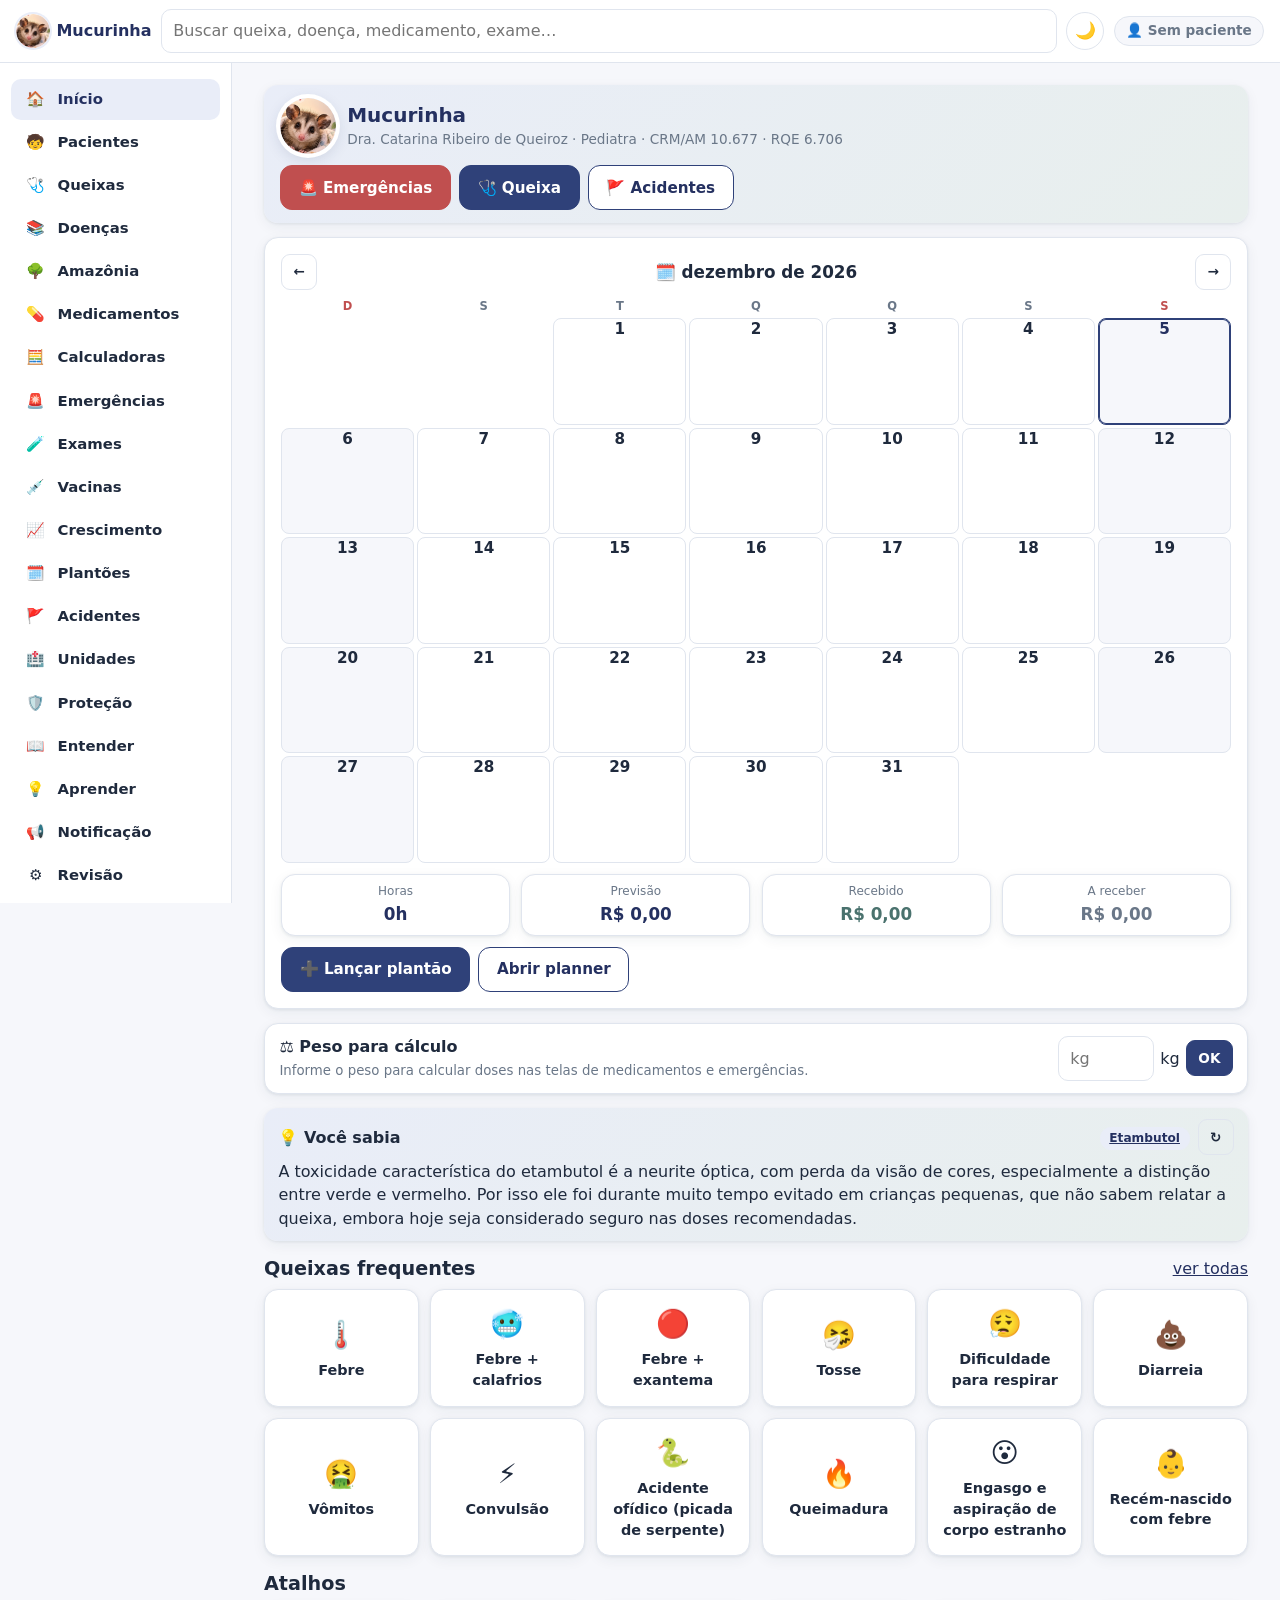
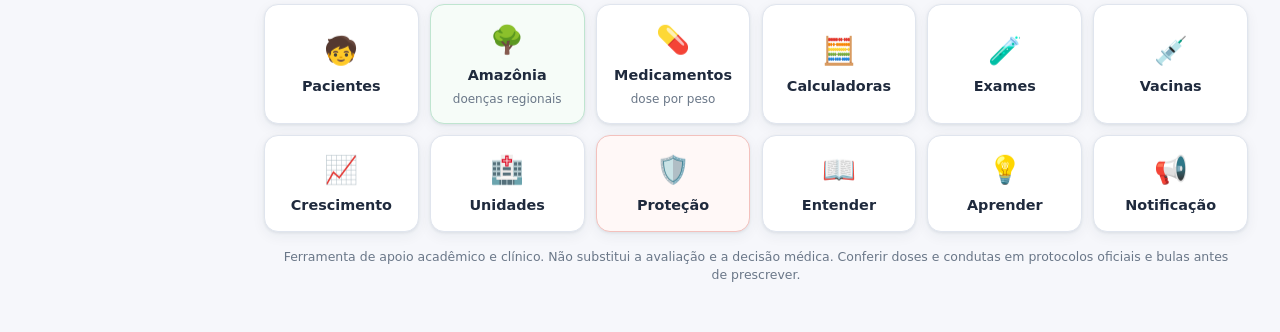
==== commit 56de8ef1: "Transforma plantões em planner com calendário e abre o app nele Calendário do mês inteiro, com cada " ====
--- a/pediatria-amazonia/app/index.html
+++ b/pediatria-amazonia/app/index.html
@@ -57,6 +57,7 @@
   <script src="js/entrada.js"></script>
   <script src="js/seguranca.js"></script>
   <script src="js/plantoes.js"></script>
+  <script src="js/nuvem.js"></script>
   <script src="js/calculators.js"></script>
   <script src="js/app.js"></script>
 </body>
--- a/pediatria-amazonia/app/css/styles.css
+++ b/pediatria-amazonia/app/css/styles.css
@@ -405,3 +405,34 @@
   .vizTrilho { grid-area: barra; }
   .vizVal { grid-area: val; align-self: center; }
 }
+
+/* Calendário do mês */
+.calendario { margin: .2rem 0; }
+.calCab { display: grid; grid-template-columns: repeat(7, 1fr); gap: 3px; margin-bottom: 3px; }
+.calCab span { text-align: center; font-size: .72rem; font-weight: 700; color: var(--muted); text-transform: uppercase; }
+.calCab span.fds { color: var(--red); }
+.calGrade { display: grid; grid-template-columns: repeat(7, 1fr); gap: 3px; }
+.calDia { aspect-ratio: 1 / 1.15; border: 1px solid var(--line); border-radius: 8px; background: var(--card);
+  display: flex; flex-direction: column; align-items: center; justify-content: flex-start; gap: 2px; padding: 3px 2px;
+  text-decoration: none; color: var(--text); min-height: 44px; overflow: hidden; }
+.calDia.vazio { border: none; background: none; }
+.calDia.fds { background: var(--bg-soft); }
+.calDia.hoje { border-color: var(--primary); box-shadow: inset 0 0 0 1px var(--primary); }
+.calDia.comPlantao { border-color: var(--primary-soft); background: var(--primary-soft); }
+.calDia:hover { border-color: var(--primary); }
+.calNum { font-size: .82rem; font-weight: 600; line-height: 1; }
+.calDia.hoje .calNum { color: var(--primary-dark); font-weight: 800; }
+.calMarcas { display: flex; gap: 2px; align-items: center; flex-wrap: wrap; justify-content: center; }
+.calMarca { width: 7px; height: 7px; border-radius: 50%; display: block; }
+.calMais { font-size: .62rem; color: var(--muted); }
+.calHoras { font-size: .62rem; color: var(--primary-dark); font-weight: 600; line-height: 1; }
+.calLegenda { display: flex; flex-wrap: wrap; gap: .7rem; margin-top: .6rem; font-size: .82rem; color: var(--muted); }
+.calLegenda span { display: inline-flex; align-items: center; gap: .3rem; }
+@media (min-width: 640px) { .calDia { aspect-ratio: 1 / 0.8; } .calNum { font-size: .95rem; } .calHoras { font-size: .72rem; } }
+
+/* Tela inicial com o planner em primeiro lugar */
+.marca.marcaCompacta { gap: .7rem; }
+.marca.marcaCompacta img { width: 56px; height: 56px; }
+@media (max-width: 560px) { .marca.marcaCompacta { flex-direction: row; text-align: left; } }
+.tile.compacto { min-height: 62px; padding: .5rem .4rem; gap: .1rem; cursor: default; }
+.tile.compacto b { font-size: 1.05rem; color: var(--primary-dark); }
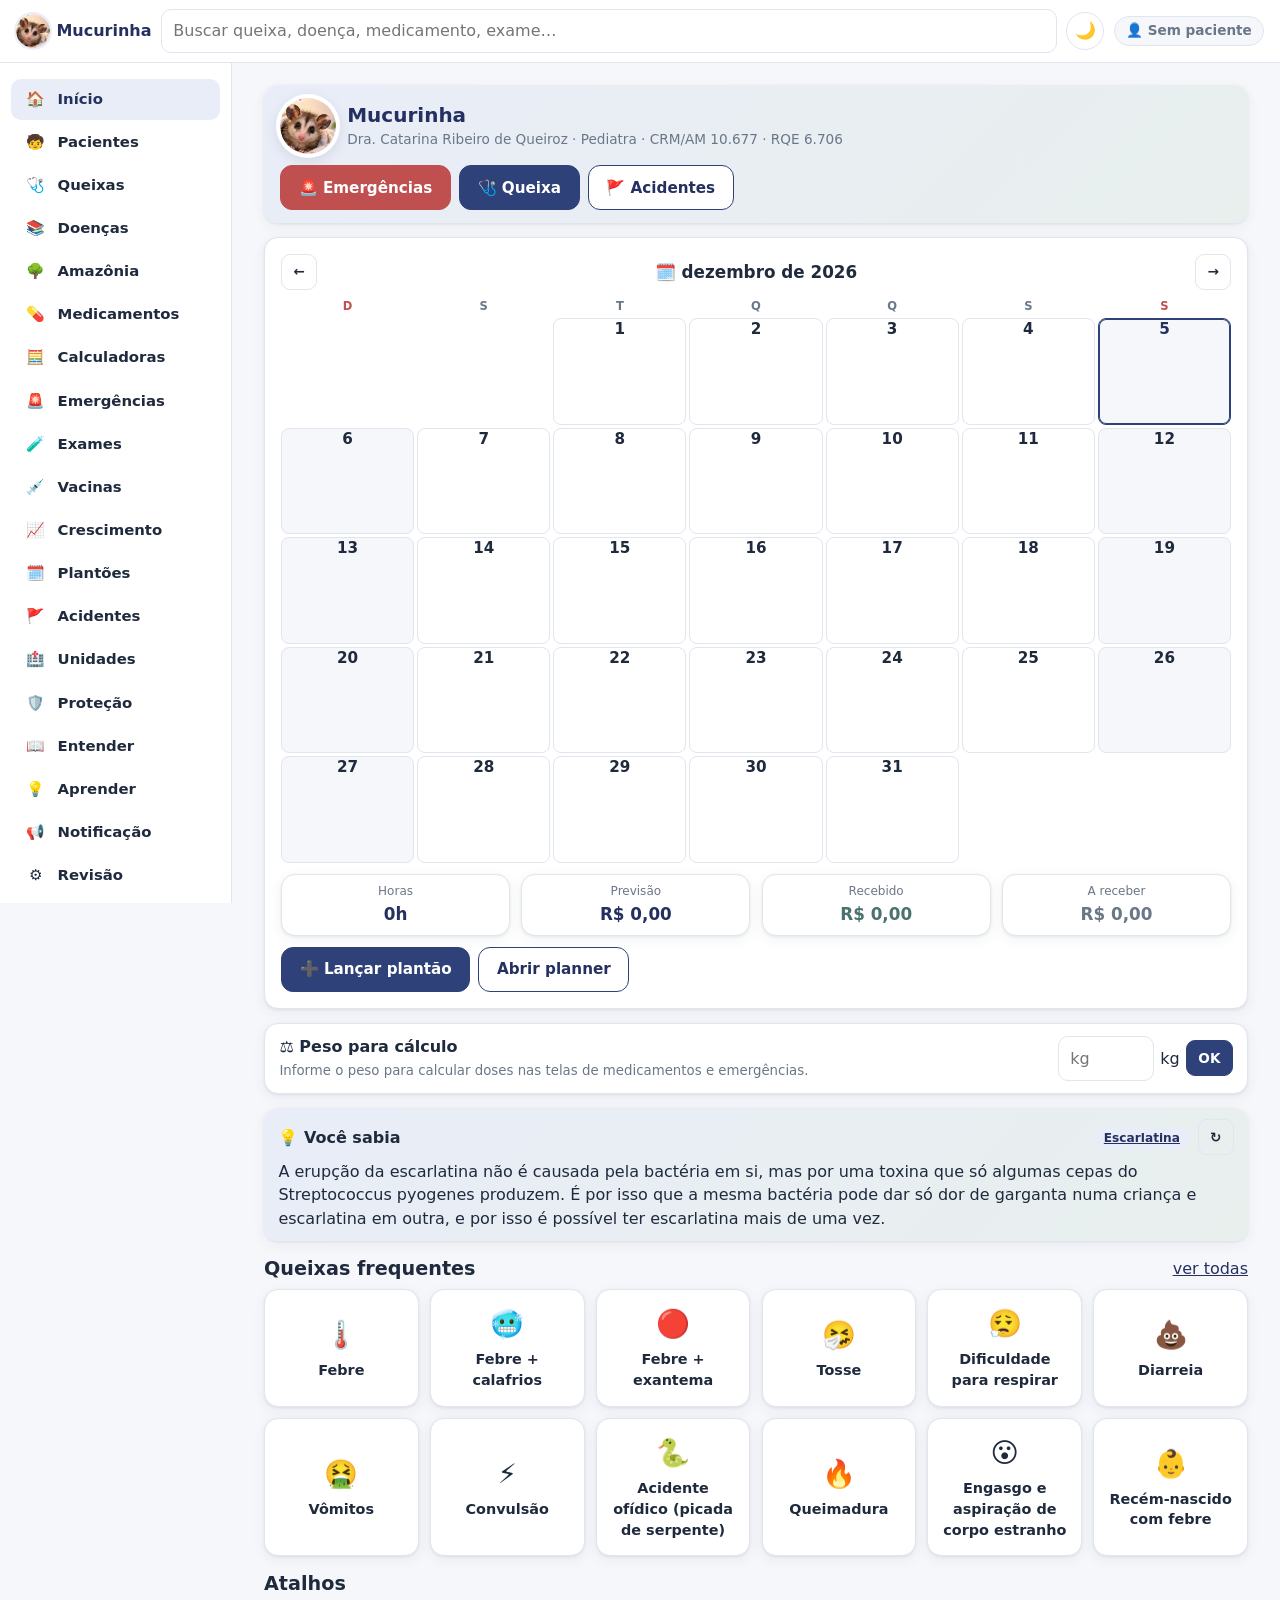
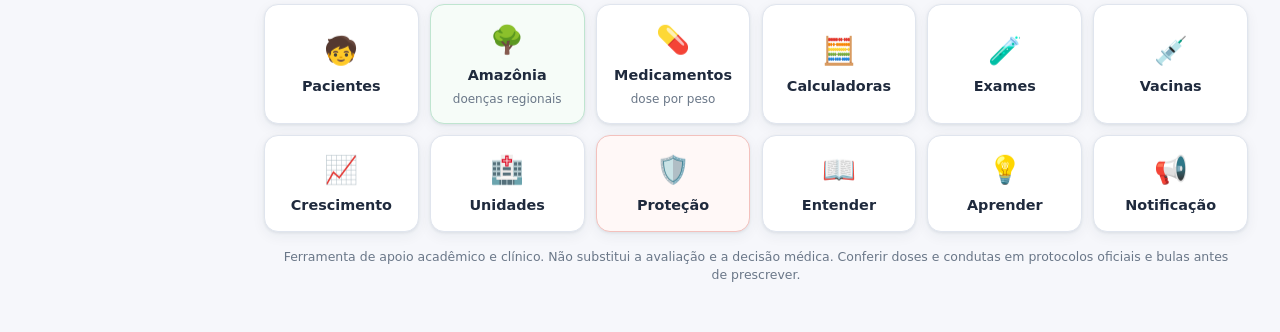
==== commit 16e844e0: "Divide o aplicativo entre duas pessoas e liga os plantões à agenda do Gmail Espaço compartilhado: co" ====
--- a/pediatria-amazonia/app/index.html
+++ b/pediatria-amazonia/app/index.html
@@ -58,6 +58,7 @@
   <script src="js/seguranca.js"></script>
   <script src="js/plantoes.js"></script>
   <script src="js/nuvem.js"></script>
+  <script src="js/agenda.js"></script>
   <script src="js/calculators.js"></script>
   <script src="js/app.js"></script>
 </body>
--- a/pediatria-amazonia/app/css/styles.css
+++ b/pediatria-amazonia/app/css/styles.css
@@ -426,9 +426,10 @@
 .calMarca { width: 7px; height: 7px; border-radius: 50%; display: block; }
 .calMais { font-size: .62rem; color: var(--muted); }
 .calHoras { font-size: .62rem; color: var(--primary-dark); font-weight: 600; line-height: 1; }
+.calComp { font-size: .56rem; color: var(--muted); line-height: 1; white-space: nowrap; }
 .calLegenda { display: flex; flex-wrap: wrap; gap: .7rem; margin-top: .6rem; font-size: .82rem; color: var(--muted); }
 .calLegenda span { display: inline-flex; align-items: center; gap: .3rem; }
-@media (min-width: 640px) { .calDia { aspect-ratio: 1 / 0.8; } .calNum { font-size: .95rem; } .calHoras { font-size: .72rem; } }
+@media (min-width: 640px) { .calDia { aspect-ratio: 1 / 0.8; } .calNum { font-size: .95rem; } .calHoras { font-size: .72rem; } .calComp { font-size: .68rem; } }
 
 /* Tela inicial com o planner em primeiro lugar */
 .marca.marcaCompacta { gap: .7rem; }
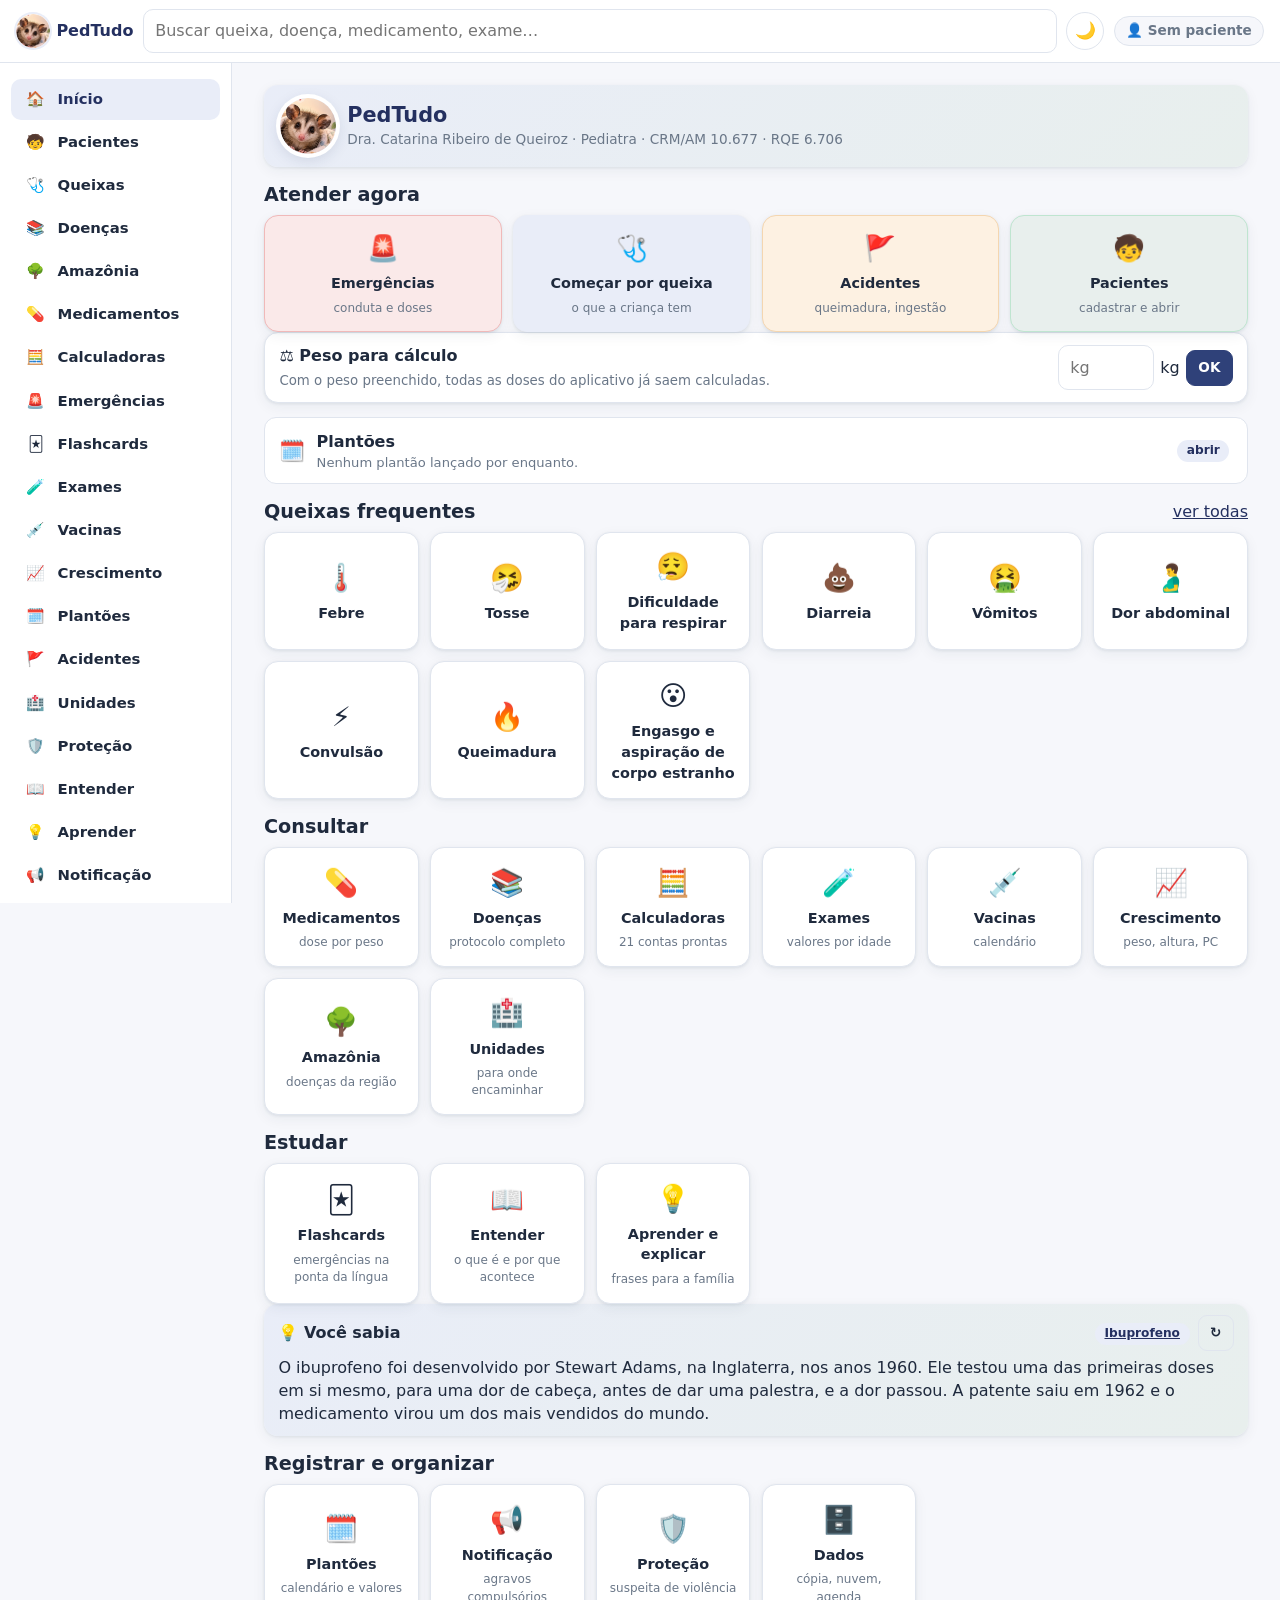
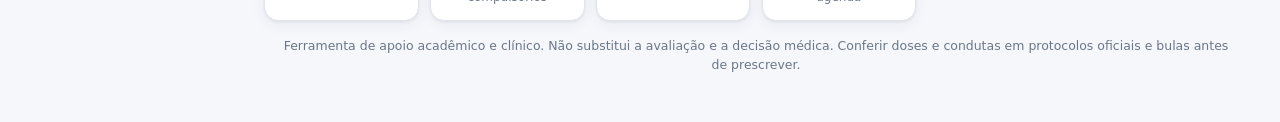
==== commit c5cb5067: "Renomeia para PedTudo, cria os flashcards de emergência e refaz a tela inicial Flashcards: 130 cartõ" ====
--- a/pediatria-amazonia/app/index.html
+++ b/pediatria-amazonia/app/index.html
@@ -4,16 +4,16 @@
   <meta charset="UTF-8">
   <meta name="viewport" content="width=device-width, initial-scale=1, viewport-fit=cover">
   <meta name="theme-color" content="#243060">
-  <meta name="description" content="Mucurinha – apoio à decisão clínica pediátrica no Amazonas: queixas, diferenciais, protocolos, doses por peso, emergências, exames e vacinas.">
-  <title>Mucurinha – Pediatria no Amazonas</title>
+  <meta name="description" content="PedTudo – apoio à decisão clínica pediátrica no Amazonas: queixas, diferenciais, protocolos, doses por peso, emergências, exames e vacinas.">
+  <title>PedTudo – Pediatria no Amazonas</title>
   <link rel="manifest" href="manifest.webmanifest">
   <link rel="icon" href="img/mucurinha-64.png">
   <link rel="stylesheet" href="css/styles.css">
-  <script>try{var _t=localStorage.getItem("mucurinha.tema");if(_t)document.documentElement.setAttribute("data-theme",_t);}catch(e){}</script>
+  <script>try{var _t=localStorage.getItem("pedtudo.tema");if(_t)document.documentElement.setAttribute("data-theme",_t);}catch(e){}</script>
 </head>
 <body>
   <header class="topbar">
-    <a class="brand" href="#/"><img class="logo" src="img/mucurinha.png" alt="Mucurinha"><span class="brand-text">Mucurinha</span></a>
+    <a class="brand" href="#/"><img class="logo" src="img/mucurinha.png" alt="PedTudo"><span class="brand-text">PedTudo</span></a>
     <div class="search searchbox">
       <input id="globalSearch" type="search" placeholder="Buscar queixa, doença, medicamento, exame…" autocomplete="off">
       <div id="searchResults" class="search-results" style="display:none"></div>
@@ -54,11 +54,13 @@
   <script src="js/data/didatica.js"></script>
   <script src="js/data/comerciais.js"></script>
   <script src="js/data/alternativas.js"></script>
+  <script src="js/data/preparo.js"></script>
   <script src="js/entrada.js"></script>
   <script src="js/seguranca.js"></script>
   <script src="js/plantoes.js"></script>
   <script src="js/nuvem.js"></script>
   <script src="js/agenda.js"></script>
+  <script src="js/flashcards.js"></script>
   <script src="js/calculators.js"></script>
   <script src="js/app.js"></script>
 </body>
--- a/pediatria-amazonia/app/css/styles.css
+++ b/pediatria-amazonia/app/css/styles.css
@@ -437,3 +437,39 @@
 @media (max-width: 560px) { .marca.marcaCompacta { flex-direction: row; text-align: left; } }
 .tile.compacto { min-height: 62px; padding: .5rem .4rem; gap: .1rem; cursor: default; }
 .tile.compacto b { font-size: 1.05rem; color: var(--primary-dark); }
+
+/* Flashcards de emergência */
+.flashcard { border: 1px solid var(--line); border-left: 5px solid var(--primary); border-radius: 14px; background: var(--card);
+  padding: 1.1rem 1rem; margin: .6rem 0; cursor: pointer; box-shadow: 0 2px 10px rgba(0,0,0,.05); transition: border-color .15s, box-shadow .15s; }
+.flashcard:hover { border-color: var(--primary); box-shadow: 0 4px 16px rgba(0,0,0,.09); }
+.flashcard.aberto { border-left-color: var(--green); cursor: default; }
+.fcTopo { display: flex; gap: .4rem; align-items: center; justify-content: space-between; margin-bottom: .5rem; flex-wrap: wrap; }
+.fcTitulo { font-size: 1.25rem; font-weight: 700; color: var(--primary-dark); line-height: 1.25; }
+.fcSinais { margin: .6rem 0 .2rem; padding-left: 1.1rem; color: var(--text); }
+.fcSinais li { margin: .25rem 0; }
+.fcPergunta { margin-top: .7rem; font-weight: 600; }
+.fcVirar { margin-top: .9rem; text-align: center; color: var(--muted); font-size: .88rem; border-top: 1px dashed var(--line); padding-top: .7rem; }
+.fcBotoes { display: grid; grid-template-columns: auto 1fr 1fr auto; gap: .4rem; margin: .6rem 0; }
+.fcBotoes .desab { opacity: .35; pointer-events: none; }
+.barraProg { background: var(--line); border-radius: 999px; height: 6px; margin-top: .3rem; overflow: hidden; }
+.barraProg span { display: block; height: 6px; background: var(--green); border-radius: 999px; }
+.doseBox { background: var(--green-soft); border: 1px solid #bfe5d0; border-radius: 12px; padding: .7rem .9rem; margin: .5rem 0; }
+.doseBox .big { font-size: 1.4rem; font-weight: 700; color: var(--green); line-height: 1.2; }
+.doseBox .formula { font-family: ui-monospace, SFMono-Regular, Menlo, monospace; font-size: .8rem; color: var(--muted); margin-top: .3rem; white-space: pre-wrap; }
+.medCard { border-top: 1px solid var(--line); padding-top: .6rem; margin-top: .6rem; }
+.medCard:first-of-type { border-top: none; padding-top: 0; margin-top: 0; }
+.passos { padding-left: 1.2rem; }
+.passos li { margin: .35rem 0; }
+.btn.full { width: 100%; justify-content: center; }
+
+/* Tela inicial mais direta */
+.marcaTopo { background: linear-gradient(135deg, var(--primary-soft), var(--green-soft)); border: none; padding: .8rem 1rem; }
+.gridAcao { grid-template-columns: repeat(2, 1fr); }
+.tile.acao { min-height: 92px; font-weight: 700; }
+.tile.acao .ic { font-size: 1.6rem; }
+.tile.acao.vermelho { border-color: #f0b9b9; background: var(--red-soft, #fdeaea); }
+.tile.acao.azul { border-color: var(--primary-soft); background: var(--primary-soft); }
+.tile.acao.laranja { border-color: #f4d6b0; background: #fdf1e2; }
+.tile.acao.verde { border-color: #bfe5d0; background: var(--green-soft); }
+.faixaPlantao { border: 1px solid var(--line); border-radius: 12px; background: var(--card); margin: .6rem 0; }
+@media (min-width: 640px) { .gridAcao { grid-template-columns: repeat(4, 1fr); } }
